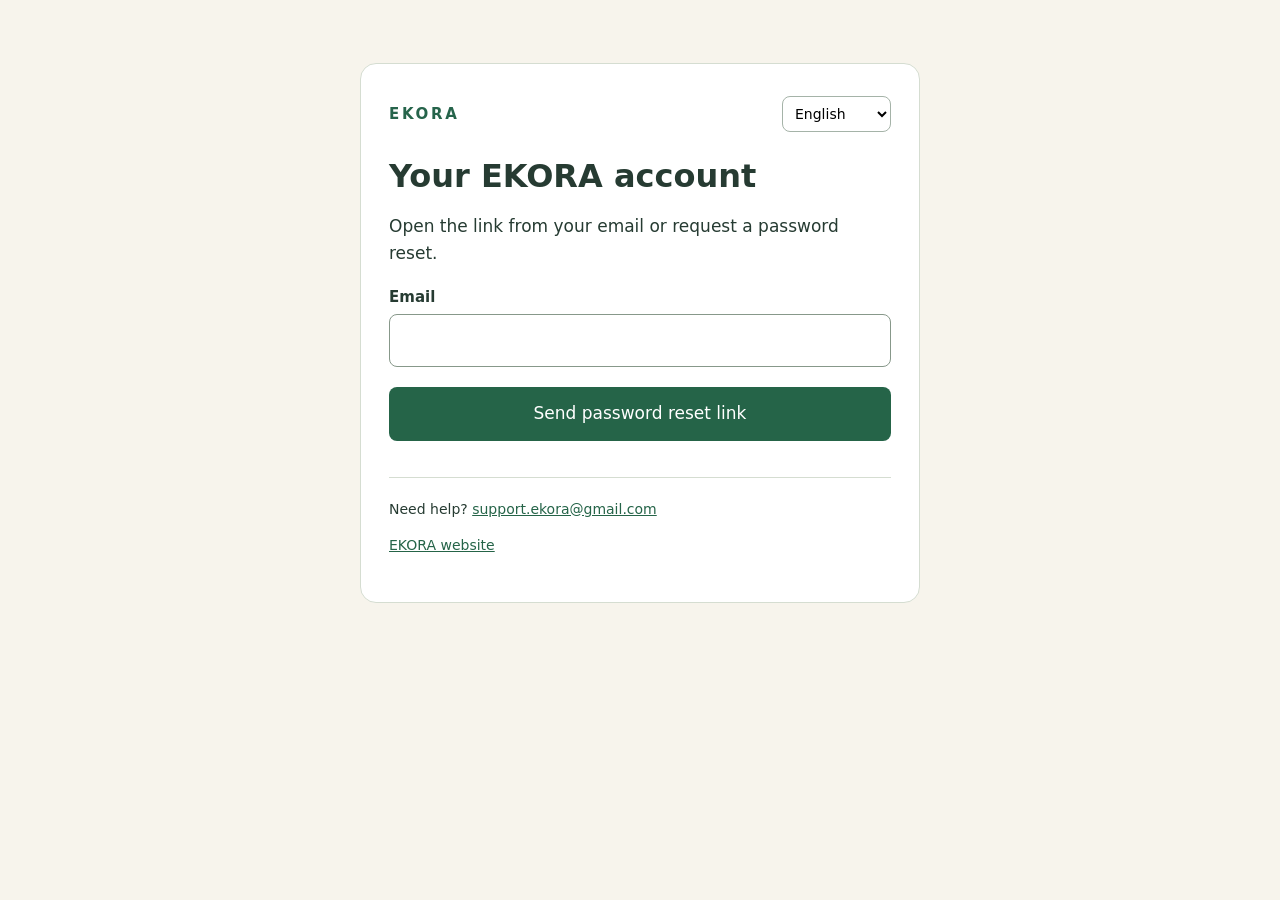
==== auth.html @ 53168396 "Add secure account confirmation and password recovery page" ====
<!doctype html>
<html lang="pt-BR"><head><meta charset="utf-8"><meta name="viewport" content="width=device-width,initial-scale=1"><meta name="referrer" content="no-referrer"><meta name="robots" content="noindex,nofollow"><meta http-equiv="Content-Security-Policy" content="default-src 'none'; script-src 'sha256-e61jkSpVNWG2jnojZmyOdwhjh12vlT4Vy2mBiMv9rW8='; style-src 'sha256-+17H9RCb/lNZx8Wzm4cv/g5qfhTQ54wRZTNOqfQTckg='; connect-src https://fivybnnuibsrsmbqhweh.supabase.co https://jiorybmuehazaghjgwxs.supabase.co; img-src 'none'; base-uri 'none'; form-action 'none'; object-src 'none'"><title>EKORA · Conta</title>
<style>
*{box-sizing:border-box}body{margin:0;background:#f7f4ec;color:#263b32;font:17px/1.6 system-ui,-apple-system,"Segoe UI",sans-serif}main{max-width:560px;margin:7vh auto;padding:32px 28px;background:#fff;border:1px solid #d5ddd1;border-radius:16px}.brand{font-weight:850;letter-spacing:.18em;font-size:15px;color:#26644b}h1{line-height:1.15;font-size:32px;margin:26px 0 18px}p{margin:14px 0}label{display:block;font-size:15px;font-weight:650;margin:18px 0 5px}input,select,button{font:inherit;border-radius:8px;max-width:100%}input{width:100%;padding:12px;border:1px solid #87988a}button{background:#256448;color:white;border:0;padding:13px 18px;margin:20px 0 6px;width:100%;cursor:pointer;min-height:48px}button:disabled{opacity:.6;cursor:wait}select{border:1px solid #a5b3a8;background:white;padding:8px;font-size:14px}nav{display:flex;justify-content:space-between;align-items:center;gap:20px}a{color:#256448;overflow-wrap:anywhere}#status{border-left:3px solid #b58a38;padding-left:14px;white-space:pre-line}#status:empty{display:none}small{display:block;color:#59665d;font-size:14px}footer{border-top:1px solid #d5ddd1;margin-top:30px;padding-top:20px;font-size:14px}:focus-visible{outline:3px solid #b47719;outline-offset:3px}[hidden]{display:none!important}@media(max-width:600px){main{margin:20px 14px;padding:26px 22px}h1{font-size:29px}}@media(prefers-reduced-motion:no-preference){button{transition:background .15s}button:hover{background:#184c34}}
</style></head><body><main>
<nav aria-label="Idioma / Language / Idioma"><span class="brand">EKORA</span><select id="language" aria-label="Idioma / Language / Idioma"><option value="pt_BR">Português</option><option value="en_US">English</option><option value="es_419">Español</option></select></nav>
<h1 id="title">Sua conta EKORA</h1><p id="intro">Abra esta página pelo link recebido no e-mail.</p>
<p id="status" role="status" aria-live="polite"></p>
<button id="verify" type="button" hidden>Continuar</button>
<form id="request-form" hidden><label id="email-label" for="email">E-mail</label><input id="email" type="email" autocomplete="email" maxlength="254" required><button id="request" type="submit">Enviar link de recuperação</button></form>
<form id="password-form" hidden><label id="password-label" for="password">Nova senha</label><input id="password" type="password" autocomplete="new-password" minlength="10" maxlength="128" required><label id="repeat-label" for="repeat">Repita a nova senha</label><input id="repeat" type="password" autocomplete="new-password" minlength="10" maxlength="128" required><small id="password-hint">Use de 10 a 128 caracteres. Após a troca, entre novamente no jogo.</small><button id="save" type="submit">Salvar nova senha</button></form>
<p><a id="retry" href="auth.html" hidden>Solicitar outro link</a></p>
<footer><span id="support-label">Precisa de ajuda?</span> <a href="mailto:support.ekora@gmail.com">support.ekora@gmail.com</a><p><a id="home" href="index.html">Site do EKORA</a></p></footer>
<noscript>Ative o JavaScript para confirmar seu e-mail ou recuperar a conta. / Enable JavaScript to confirm your email or recover your account. / Activa JavaScript para confirmar tu correo o recuperar tu cuenta.</noscript>
</main><script>
(()=>{'use strict';
const projects={"bancada":{"url":"https://fivybnnuibsrsmbqhweh.supabase.co","anon_key":"eyJhbGciOiJIUzI1NiIsInR5cCI6IkpXVCJ9.eyJpc3MiOiJzdXBhYmFzZSIsInJlZiI6ImZpdnlibm51aWJzcnNtYnFod2VoIiwicm9sZSI6ImFub24iLCJpYXQiOjE3ODU3MzA0MzMsImV4cCI6MjEwMTMwNjQzM30.5QGio2ZJvKXqOD4LU08cIB5_cs-rSnmuVnucThooavc"},"producao":{"url":"https://jiorybmuehazaghjgwxs.supabase.co","anon_key":"eyJhbGciOiJIUzI1NiIsInR5cCI6IkpXVCJ9.eyJpc3MiOiJzdXBhYmFzZSIsInJlZiI6Imppb3J5Ym11ZWhhemFnaGpnd3hzIiwicm9sZSI6ImFub24iLCJpYXQiOjE3ODYxMDAyMTksImV4cCI6MjEwMTY3NjIxOX0.y_vkgvBFyg9hOi4sX6LUlUTiXnkYi4Wq0EFfYJ5eTHI"}};
const texts={
pt_BR:{title:'Sua conta EKORA',idle:'Abra o link recebido por e-mail ou solicite a recuperação da sua senha.',confirm:'Confirme seu e-mail para proteger o acesso à sua conta.',recovery:'Continue para escolher uma nova senha.',invalid:'Este link é inválido ou está incompleto. Solicite um novo link.',expired:'Este link expirou ou já foi usado. Solicite um novo link.',network:'Não foi possível completar a conexão. Confira sua internet e tente novamente. Se o link já tiver sido usado, solicite outro.',busy:'Aguarde…',verify:'Continuar',email:'E-mail',request:'Enviar link de recuperação',sent:'Se houver uma conta com esse e-mail, enviaremos as instruções de recuperação. Confira também a pasta de spam.',confirmed:'E-mail confirmado. Volte ao EKORA e entre na sua conta.',pending:'Confirmação recebida. Se a troca exigir aprovação nos dois e-mails, confirme também a outra mensagem.',password:'Nova senha',repeat:'Repita a nova senha',hint:'Use de 10 a 128 caracteres. Após a troca, entre novamente no jogo. As outras sessões serão encerradas.',save:'Salvar nova senha',mismatch:'As senhas precisam ser iguais.',weak:'Escolha outra senha entre 10 e 128 caracteres. Evite senhas comuns e combine letras, números e símbolos.',changed:'Senha alterada. Volte ao EKORA e entre com a nova senha.',logoutWarning:'Senha alterada. Não foi possível confirmar o encerramento de todas as sessões. Se não reconhece algum acesso, contate o suporte.',retry:'Solicitar outro link',support:'Precisa de ajuda?',home:'Site do EKORA',rate:'Muitas tentativas. Aguarde alguns minutos antes de tentar novamente.',failure:'Não foi possível concluir agora. Tente novamente mais tarde.',bench:'Ambiente de testes do EKORA.'},
en_US:{title:'Your EKORA account',idle:'Open the link from your email or request a password reset.',confirm:'Confirm your email to protect access to your account.',recovery:'Continue to choose a new password.',invalid:'This link is invalid or incomplete. Request a new link.',expired:'This link has expired or has already been used. Request a new link.',network:'The connection could not be completed. Check your internet and try again. If the link was already used, request another one.',busy:'Please wait…',verify:'Continue',email:'Email',request:'Send password reset link',sent:'If an account exists with this email, we will send recovery instructions. Also check your spam folder.',confirmed:'Email confirmed. Return to EKORA and sign in to your account.',pending:'Confirmation received. If changing your email requires approval at both addresses, confirm the other message too.',password:'New password',repeat:'Repeat new password',hint:'Use 10 to 128 characters. After changing it, sign in again in the game. Other sessions will be signed out.',save:'Save new password',mismatch:'The passwords must match.',weak:'Choose another password between 10 and 128 characters. Avoid common passwords and combine letters, numbers and symbols.',changed:'Password changed. Return to EKORA and sign in with your new password.',logoutWarning:'Password changed. We could not confirm that all sessions were signed out. Contact support if you do not recognize any access.',retry:'Request another link',support:'Need help?',home:'EKORA website',rate:'Too many attempts. Wait a few minutes before trying again.',failure:'We could not complete this now. Try again later.',bench:'EKORA test environment.'},
es_419:{title:'Tu cuenta de EKORA',idle:'Abre el enlace de tu correo o solicita recuperar tu contraseña.',confirm:'Confirma tu correo para proteger el acceso a tu cuenta.',recovery:'Continúa para elegir una nueva contraseña.',invalid:'Este enlace no es válido o está incompleto. Solicita uno nuevo.',expired:'Este enlace venció o ya se usó. Solicita uno nuevo.',network:'No se pudo completar la conexión. Revisa tu internet e inténtalo de nuevo. Si el enlace ya se usó, solicita otro.',busy:'Espera…',verify:'Continuar',email:'Correo electrónico',request:'Enviar enlace de recuperación',sent:'Si existe una cuenta con este correo, enviaremos las instrucciones de recuperación. Revisa también la carpeta de spam.',confirmed:'Correo confirmado. Vuelve a EKORA e inicia sesión en tu cuenta.',pending:'Confirmación recibida. Si el cambio requiere aprobación en ambos correos, confirma también el otro mensaje.',password:'Nueva contraseña',repeat:'Repite la nueva contraseña',hint:'Usa entre 10 y 128 caracteres. Después del cambio, inicia sesión otra vez en el juego. Las otras sesiones se cerrarán.',save:'Guardar nueva contraseña',mismatch:'Las contraseñas deben coincidir.',weak:'Elige otra contraseña de entre 10 y 128 caracteres. Evita contraseñas comunes y combina letras, números y símbolos.',changed:'Contraseña cambiada. Vuelve a EKORA e inicia sesión con la nueva contraseña.',logoutWarning:'Contraseña cambiada. No pudimos confirmar el cierre de todas las sesiones. Si no reconoces algún acceso, contacta al soporte.',retry:'Solicitar otro enlace',support:'¿Necesitas ayuda?',home:'Sitio de EKORA',rate:'Demasiados intentos. Espera unos minutos antes de volver a intentarlo.',failure:'No se pudo completar ahora. Inténtalo más tarde.',bench:'Entorno de pruebas de EKORA.'}};
const $=id=>document.getElementById(id);
const params=new URLSearchParams(location.hash.slice(1));
const query=new URLSearchParams(location.search);
const environment=params.get('env')||query.get('env')||'producao';
const project=Object.hasOwn(projects,environment)?projects[environment]:null;
let token=params.get('token_hash')||'';
const kind=params.get('type')||'';
const hadFragment=location.hash.length>1;
// Tokens nunca ficam no histórico, no armazenamento local ou em links de saída.
try{history.replaceState(null,'',location.pathname+(project?'?env='+environment:''))}catch{token=''}
let lang=query.get('lang');
if(!Object.hasOwn(texts,lang))lang=navigator.language.startsWith('en')?'en_US':navigator.language.startsWith('es')?'es_419':'pt_BR';
let state='idle',statusKey='',session=null,busy=false;
const controllers=new Set();
function render(){const t=texts[lang];document.documentElement.lang={pt_BR:'pt-BR',en_US:'en-US',es_419:'es-419'}[lang];document.title='EKORA · '+t.title;$('language').value=lang;$('title').textContent=t.title;$('intro').textContent=state==='done'?'':(environment==='bancada'?t.bench+' ':'')+t[state==='verify'?(kind==='recovery'?'recovery':'confirm'):'idle'];$('status').textContent=busy?t.busy:(statusKey?t[statusKey]:'');for(const [id,k] of Object.entries({verify:'verify','email-label':'email',request:'request','password-label':'password','repeat-label':'repeat','password-hint':'hint',save:'save',retry:'retry','support-label':'support',home:'home'}))$(id).textContent=t[k];$('verify').hidden=state!=='verify';$('request-form').hidden=state!=='idle';$('password-form').hidden=state!=='password';$('retry').hidden=!project||!['invalid','expired','network'].includes(statusKey);$('retry').href='auth.html?env='+environment+'&lang='+lang;for(const el of document.querySelectorAll('button,input'))el.disabled=busy;}
async function api(path,body,bearer,method='POST'){const controller=new AbortController();controllers.add(controller);const timeout=setTimeout(()=>controller.abort(),12000);try{const r=await fetch(project.url+'/auth/v1/'+path,{method,headers:{'Content-Type':'application/json',apikey:project.anon_key,...(bearer?{Authorization:'Bearer '+bearer}:{})},body:body===null?undefined:JSON.stringify(body),signal:controller.signal,credentials:'omit',referrerPolicy:'no-referrer',cache:'no-store',redirect:'error'});const text=await r.text();let data={};try{data=text?JSON.parse(text):{}}catch{throw new Error('network')}if(!r.ok){const error=new Error(r.status===429?'rate':r.status>=500?'failure':path==='verify'?'expired':r.status===401?'expired':path==='user'?'weak':'failure');throw error}return data}finally{clearTimeout(timeout);controllers.delete(controller)}}
async function task(fn){if(busy)return;busy=true;statusKey='';render();try{await fn()}catch(e){statusKey=Object.hasOwn(texts[lang],e.message)?e.message:'network'}finally{busy=false;render()}}
$('language').addEventListener('change',e=>{lang=e.target.value;render()});
$('verify').addEventListener('click',()=>task(async()=>{const data=await api('verify',{token_hash:token,type:kind});if(kind==='recovery'){if(!data.access_token||!data.user?.id)throw new Error('invalid');session={access:data.access_token,userId:data.user.id};token='';state='password'}else{if(!data.user?.id&&!(typeof data.msg==='string'&&data.msg.length>0))throw new Error('invalid');token='';state='done';statusKey=data.user?.id?'confirmed':'pending';if(data.access_token){try{await api('logout?scope=local',null,data.access_token)}catch{}}}}));
$('request-form').addEventListener('submit',e=>{e.preventDefault();if(!project)return;task(async()=>{await api('recover?redirect_to='+encodeURIComponent('https://ekoragame.online/auth.html?env='+environment+'&lang='+lang),{email:$('email').value.trim()});statusKey='sent';$('email').value=''})});
$('password-form').addEventListener('submit',e=>{e.preventDefault();if(!session||busy)return;if($('password').value!==$('repeat').value){statusKey='mismatch';render();return}if($('password').value.length<10||$('password').value.length>128){statusKey='weak';render();return}task(async()=>{const data=await api('user',{password:$('password').value},session.access,'PUT');if(data.id!==session.userId)throw new Error('invalid');$('password').value='';$('repeat').value='';state='done';statusKey='changed';try{await api('logout?scope=global',null,session.access)}catch{statusKey='logoutWarning'}finally{session=null}})});
if(!project||hadFragment&&(!/^[a-fA-F0-9]{32,128}$/.test(token)||!['email','signup','recovery','email_change'].includes(kind)||params.getAll('token_hash').length!==1||params.getAll('type').length!==1||params.getAll('env').length>1)){state='invalid';statusKey='invalid';token=''}else if(hadFragment)state='verify';
addEventListener('pagehide',()=>{for(const controller of controllers)controller.abort();token='';session=null;$('password').value='';$('repeat').value='';});
addEventListener('pageshow',e=>{if(e.persisted){state='invalid';statusKey='expired';render()}});
render();
})();
</script></body></html>
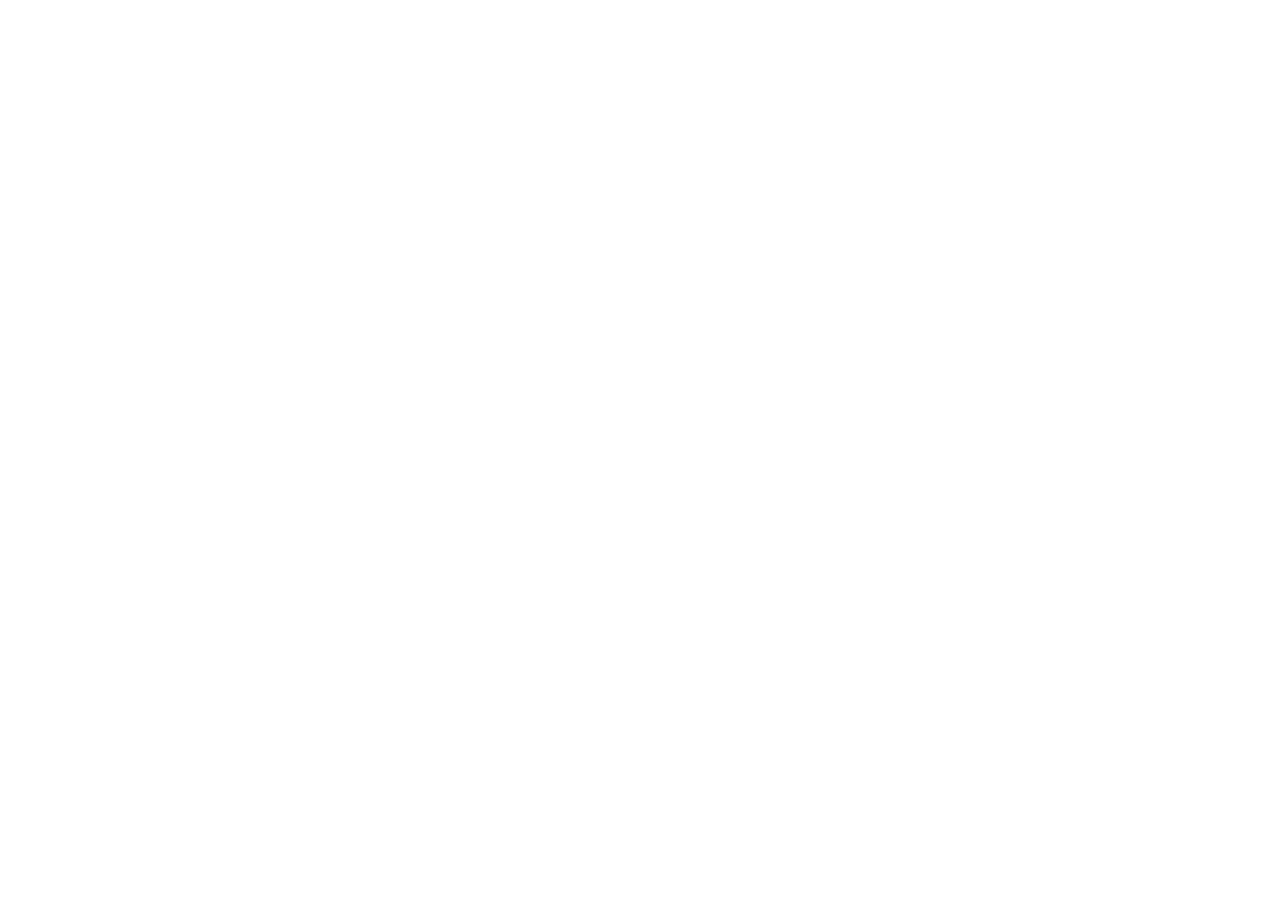
==== commit b0e3dbe4: "Encaminha contas para hospedagem independente" ====
--- a/auth.html
+++ b/auth.html
@@ -1,48 +1,16 @@
-<!doctype html>
-<html lang="pt-BR"><head><meta charset="utf-8"><meta name="viewport" content="width=device-width,initial-scale=1"><meta name="referrer" content="no-referrer"><meta name="robots" content="noindex,nofollow"><meta http-equiv="Content-Security-Policy" content="default-src 'none'; script-src 'sha256-e61jkSpVNWG2jnojZmyOdwhjh12vlT4Vy2mBiMv9rW8='; style-src 'sha256-+17H9RCb/lNZx8Wzm4cv/g5qfhTQ54wRZTNOqfQTckg='; connect-src https://fivybnnuibsrsmbqhweh.supabase.co https://jiorybmuehazaghjgwxs.supabase.co; img-src 'none'; base-uri 'none'; form-action 'none'; object-src 'none'"><title>EKORA · Conta</title>
-<style>
-*{box-sizing:border-box}body{margin:0;background:#f7f4ec;color:#263b32;font:17px/1.6 system-ui,-apple-system,"Segoe UI",sans-serif}main{max-width:560px;margin:7vh auto;padding:32px 28px;background:#fff;border:1px solid #d5ddd1;border-radius:16px}.brand{font-weight:850;letter-spacing:.18em;font-size:15px;color:#26644b}h1{line-height:1.15;font-size:32px;margin:26px 0 18px}p{margin:14px 0}label{display:block;font-size:15px;font-weight:650;margin:18px 0 5px}input,select,button{font:inherit;border-radius:8px;max-width:100%}input{width:100%;padding:12px;border:1px solid #87988a}button{background:#256448;color:white;border:0;padding:13px 18px;margin:20px 0 6px;width:100%;cursor:pointer;min-height:48px}button:disabled{opacity:.6;cursor:wait}select{border:1px solid #a5b3a8;background:white;padding:8px;font-size:14px}nav{display:flex;justify-content:space-between;align-items:center;gap:20px}a{color:#256448;overflow-wrap:anywhere}#status{border-left:3px solid #b58a38;padding-left:14px;white-space:pre-line}#status:empty{display:none}small{display:block;color:#59665d;font-size:14px}footer{border-top:1px solid #d5ddd1;margin-top:30px;padding-top:20px;font-size:14px}:focus-visible{outline:3px solid #b47719;outline-offset:3px}[hidden]{display:none!important}@media(max-width:600px){main{margin:20px 14px;padding:26px 22px}h1{font-size:29px}}@media(prefers-reduced-motion:no-preference){button{transition:background .15s}button:hover{background:#184c34}}
-</style></head><body><main>
-<nav aria-label="Idioma / Language / Idioma"><span class="brand">EKORA</span><select id="language" aria-label="Idioma / Language / Idioma"><option value="pt_BR">Português</option><option value="en_US">English</option><option value="es_419">Español</option></select></nav>
-<h1 id="title">Sua conta EKORA</h1><p id="intro">Abra esta página pelo link recebido no e-mail.</p>
-<p id="status" role="status" aria-live="polite"></p>
-<button id="verify" type="button" hidden>Continuar</button>
-<form id="request-form" hidden><label id="email-label" for="email">E-mail</label><input id="email" type="email" autocomplete="email" maxlength="254" required><button id="request" type="submit">Enviar link de recuperação</button></form>
-<form id="password-form" hidden><label id="password-label" for="password">Nova senha</label><input id="password" type="password" autocomplete="new-password" minlength="10" maxlength="128" required><label id="repeat-label" for="repeat">Repita a nova senha</label><input id="repeat" type="password" autocomplete="new-password" minlength="10" maxlength="128" required><small id="password-hint">Use de 10 a 128 caracteres. Após a troca, entre novamente no jogo.</small><button id="save" type="submit">Salvar nova senha</button></form>
-<p><a id="retry" href="auth.html" hidden>Solicitar outro link</a></p>
-<footer><span id="support-label">Precisa de ajuda?</span> <a href="mailto:support.ekora@gmail.com">support.ekora@gmail.com</a><p><a id="home" href="index.html">Site do EKORA</a></p></footer>
-<noscript>Ative o JavaScript para confirmar seu e-mail ou recuperar a conta. / Enable JavaScript to confirm your email or recover your account. / Activa JavaScript para confirmar tu correo o recuperar tu cuenta.</noscript>
-</main><script>
-(()=>{'use strict';
-const projects={"bancada":{"url":"https://fivybnnuibsrsmbqhweh.supabase.co","anon_key":"eyJhbGciOiJIUzI1NiIsInR5cCI6IkpXVCJ9.eyJpc3MiOiJzdXBhYmFzZSIsInJlZiI6ImZpdnlibm51aWJzcnNtYnFod2VoIiwicm9sZSI6ImFub24iLCJpYXQiOjE3ODU3MzA0MzMsImV4cCI6MjEwMTMwNjQzM30.5QGio2ZJvKXqOD4LU08cIB5_cs-rSnmuVnucThooavc"},"producao":{"url":"https://jiorybmuehazaghjgwxs.supabase.co","anon_key":"eyJhbGciOiJIUzI1NiIsInR5cCI6IkpXVCJ9.eyJpc3MiOiJzdXBhYmFzZSIsInJlZiI6Imppb3J5Ym11ZWhhemFnaGpnd3hzIiwicm9sZSI6ImFub24iLCJpYXQiOjE3ODYxMDAyMTksImV4cCI6MjEwMTY3NjIxOX0.y_vkgvBFyg9hOi4sX6LUlUTiXnkYi4Wq0EFfYJ5eTHI"}};
-const texts={
-pt_BR:{title:'Sua conta EKORA',idle:'Abra o link recebido por e-mail ou solicite a recuperação da sua senha.',confirm:'Confirme seu e-mail para proteger o acesso à sua conta.',recovery:'Continue para escolher uma nova senha.',invalid:'Este link é inválido ou está incompleto. Solicite um novo link.',expired:'Este link expirou ou já foi usado. Solicite um novo link.',network:'Não foi possível completar a conexão. Confira sua internet e tente novamente. Se o link já tiver sido usado, solicite outro.',busy:'Aguarde…',verify:'Continuar',email:'E-mail',request:'Enviar link de recuperação',sent:'Se houver uma conta com esse e-mail, enviaremos as instruções de recuperação. Confira também a pasta de spam.',confirmed:'E-mail confirmado. Volte ao EKORA e entre na sua conta.',pending:'Confirmação recebida. Se a troca exigir aprovação nos dois e-mails, confirme também a outra mensagem.',password:'Nova senha',repeat:'Repita a nova senha',hint:'Use de 10 a 128 caracteres. Após a troca, entre novamente no jogo. As outras sessões serão encerradas.',save:'Salvar nova senha',mismatch:'As senhas precisam ser iguais.',weak:'Escolha outra senha entre 10 e 128 caracteres. Evite senhas comuns e combine letras, números e símbolos.',changed:'Senha alterada. Volte ao EKORA e entre com a nova senha.',logoutWarning:'Senha alterada. Não foi possível confirmar o encerramento de todas as sessões. Se não reconhece algum acesso, contate o suporte.',retry:'Solicitar outro link',support:'Precisa de ajuda?',home:'Site do EKORA',rate:'Muitas tentativas. Aguarde alguns minutos antes de tentar novamente.',failure:'Não foi possível concluir agora. Tente novamente mais tarde.',bench:'Ambiente de testes do EKORA.'},
-en_US:{title:'Your EKORA account',idle:'Open the link from your email or request a password reset.',confirm:'Confirm your email to protect access to your account.',recovery:'Continue to choose a new password.',invalid:'This link is invalid or incomplete. Request a new link.',expired:'This link has expired or has already been used. Request a new link.',network:'The connection could not be completed. Check your internet and try again. If the link was already used, request another one.',busy:'Please wait…',verify:'Continue',email:'Email',request:'Send password reset link',sent:'If an account exists with this email, we will send recovery instructions. Also check your spam folder.',confirmed:'Email confirmed. Return to EKORA and sign in to your account.',pending:'Confirmation received. If changing your email requires approval at both addresses, confirm the other message too.',password:'New password',repeat:'Repeat new password',hint:'Use 10 to 128 characters. After changing it, sign in again in the game. Other sessions will be signed out.',save:'Save new password',mismatch:'The passwords must match.',weak:'Choose another password between 10 and 128 characters. Avoid common passwords and combine letters, numbers and symbols.',changed:'Password changed. Return to EKORA and sign in with your new password.',logoutWarning:'Password changed. We could not confirm that all sessions were signed out. Contact support if you do not recognize any access.',retry:'Request another link',support:'Need help?',home:'EKORA website',rate:'Too many attempts. Wait a few minutes before trying again.',failure:'We could not complete this now. Try again later.',bench:'EKORA test environment.'},
-es_419:{title:'Tu cuenta de EKORA',idle:'Abre el enlace de tu correo o solicita recuperar tu contraseña.',confirm:'Confirma tu correo para proteger el acceso a tu cuenta.',recovery:'Continúa para elegir una nueva contraseña.',invalid:'Este enlace no es válido o está incompleto. Solicita uno nuevo.',expired:'Este enlace venció o ya se usó. Solicita uno nuevo.',network:'No se pudo completar la conexión. Revisa tu internet e inténtalo de nuevo. Si el enlace ya se usó, solicita otro.',busy:'Espera…',verify:'Continuar',email:'Correo electrónico',request:'Enviar enlace de recuperación',sent:'Si existe una cuenta con este correo, enviaremos las instrucciones de recuperación. Revisa también la carpeta de spam.',confirmed:'Correo confirmado. Vuelve a EKORA e inicia sesión en tu cuenta.',pending:'Confirmación recibida. Si el cambio requiere aprobación en ambos correos, confirma también el otro mensaje.',password:'Nueva contraseña',repeat:'Repite la nueva contraseña',hint:'Usa entre 10 y 128 caracteres. Después del cambio, inicia sesión otra vez en el juego. Las otras sesiones se cerrarán.',save:'Guardar nueva contraseña',mismatch:'Las contraseñas deben coincidir.',weak:'Elige otra contraseña de entre 10 y 128 caracteres. Evita contraseñas comunes y combina letras, números y símbolos.',changed:'Contraseña cambiada. Vuelve a EKORA e inicia sesión con la nueva contraseña.',logoutWarning:'Contraseña cambiada. No pudimos confirmar el cierre de todas las sesiones. Si no reconoces algún acceso, contacta al soporte.',retry:'Solicitar otro enlace',support:'¿Necesitas ayuda?',home:'Sitio de EKORA',rate:'Demasiados intentos. Espera unos minutos antes de volver a intentarlo.',failure:'No se pudo completar ahora. Inténtalo más tarde.',bench:'Entorno de pruebas de EKORA.'}};
-const $=id=>document.getElementById(id);
-const params=new URLSearchParams(location.hash.slice(1));
+<!doctype html><html lang="pt-BR"><head><meta charset="utf-8"><meta name="viewport" content="width=device-width,initial-scale=1"><meta name="referrer" content="no-referrer"><meta name="robots" content="noindex,nofollow"><meta http-equiv="Content-Security-Policy" content="default-src 'none'; script-src 'sha256-KmO2si0nJJHtNbS6K78w/ll5FqGq01HDhB4qZ+5DPcs='; base-uri 'none'; form-action 'none'; connect-src 'none'"><title>EKORA · Conta / Account / Cuenta</title></head><body><p>A página de conta mudou. / The account page has moved. / La página de cuenta cambió.</p><a href="https://contas.ekoragame.online/" rel="noreferrer noopener">Continuar · Continue · Continuar</a><script>(()=>{'use strict';
+const destination=new URL("https://contas.ekoragame.online/");
+const fragment=new URLSearchParams(location.hash.slice(1));
 const query=new URLSearchParams(location.search);
-const environment=params.get('env')||query.get('env')||'producao';
-const project=Object.hasOwn(projects,environment)?projects[environment]:null;
-let token=params.get('token_hash')||'';
-const kind=params.get('type')||'';
-const hadFragment=location.hash.length>1;
-// Tokens nunca ficam no histórico, no armazenamento local ou em links de saída.
-try{history.replaceState(null,'',location.pathname+(project?'?env='+environment:''))}catch{token=''}
-let lang=query.get('lang');
-if(!Object.hasOwn(texts,lang))lang=navigator.language.startsWith('en')?'en_US':navigator.language.startsWith('es')?'es_419':'pt_BR';
-let state='idle',statusKey='',session=null,busy=false;
-const controllers=new Set();
-function render(){const t=texts[lang];document.documentElement.lang={pt_BR:'pt-BR',en_US:'en-US',es_419:'es-419'}[lang];document.title='EKORA · '+t.title;$('language').value=lang;$('title').textContent=t.title;$('intro').textContent=state==='done'?'':(environment==='bancada'?t.bench+' ':'')+t[state==='verify'?(kind==='recovery'?'recovery':'confirm'):'idle'];$('status').textContent=busy?t.busy:(statusKey?t[statusKey]:'');for(const [id,k] of Object.entries({verify:'verify','email-label':'email',request:'request','password-label':'password','repeat-label':'repeat','password-hint':'hint',save:'save',retry:'retry','support-label':'support',home:'home'}))$(id).textContent=t[k];$('verify').hidden=state!=='verify';$('request-form').hidden=state!=='idle';$('password-form').hidden=state!=='password';$('retry').hidden=!project||!['invalid','expired','network'].includes(statusKey);$('retry').href='auth.html?env='+environment+'&lang='+lang;for(const el of document.querySelectorAll('button,input'))el.disabled=busy;}
-async function api(path,body,bearer,method='POST'){const controller=new AbortController();controllers.add(controller);const timeout=setTimeout(()=>controller.abort(),12000);try{const r=await fetch(project.url+'/auth/v1/'+path,{method,headers:{'Content-Type':'application/json',apikey:project.anon_key,...(bearer?{Authorization:'Bearer '+bearer}:{})},body:body===null?undefined:JSON.stringify(body),signal:controller.signal,credentials:'omit',referrerPolicy:'no-referrer',cache:'no-store',redirect:'error'});const text=await r.text();let data={};try{data=text?JSON.parse(text):{}}catch{throw new Error('network')}if(!r.ok){const error=new Error(r.status===429?'rate':r.status>=500?'failure':path==='verify'?'expired':r.status===401?'expired':path==='user'?'weak':'failure');throw error}return data}finally{clearTimeout(timeout);controllers.delete(controller)}}
-async function task(fn){if(busy)return;busy=true;statusKey='';render();try{await fn()}catch(e){statusKey=Object.hasOwn(texts[lang],e.message)?e.message:'network'}finally{busy=false;render()}}
-$('language').addEventListener('change',e=>{lang=e.target.value;render()});
-$('verify').addEventListener('click',()=>task(async()=>{const data=await api('verify',{token_hash:token,type:kind});if(kind==='recovery'){if(!data.access_token||!data.user?.id)throw new Error('invalid');session={access:data.access_token,userId:data.user.id};token='';state='password'}else{if(!data.user?.id&&!(typeof data.msg==='string'&&data.msg.length>0))throw new Error('invalid');token='';state='done';statusKey=data.user?.id?'confirmed':'pending';if(data.access_token){try{await api('logout?scope=local',null,data.access_token)}catch{}}}}));
-$('request-form').addEventListener('submit',e=>{e.preventDefault();if(!project)return;task(async()=>{await api('recover?redirect_to='+encodeURIComponent('https://ekoragame.online/auth.html?env='+environment+'&lang='+lang),{email:$('email').value.trim()});statusKey='sent';$('email').value=''})});
-$('password-form').addEventListener('submit',e=>{e.preventDefault();if(!session||busy)return;if($('password').value!==$('repeat').value){statusKey='mismatch';render();return}if($('password').value.length<10||$('password').value.length>128){statusKey='weak';render();return}task(async()=>{const data=await api('user',{password:$('password').value},session.access,'PUT');if(data.id!==session.userId)throw new Error('invalid');$('password').value='';$('repeat').value='';state='done';statusKey='changed';try{await api('logout?scope=global',null,session.access)}catch{statusKey='logoutWarning'}finally{session=null}})});
-if(!project||hadFragment&&(!/^[a-fA-F0-9]{32,128}$/.test(token)||!['email','signup','recovery','email_change'].includes(kind)||params.getAll('token_hash').length!==1||params.getAll('type').length!==1||params.getAll('env').length>1)){state='invalid';statusKey='invalid';token=''}else if(hadFragment)state='verify';
-addEventListener('pagehide',()=>{for(const controller of controllers)controller.abort();token='';session=null;$('password').value='';$('repeat').value='';});
-addEventListener('pageshow',e=>{if(e.persisted){state='invalid';statusKey='expired';render()}});
-render();
-})();
-</script></body></html>
+const env=fragment.get('env')||query.get('env')||'producao';
+const lang=query.get('lang');
+if(['bancada','producao'].includes(env))destination.searchParams.set('env',env);
+if(['pt_BR','en_US','es_419'].includes(lang))destination.searchParams.set('lang',lang);
+const token=fragment.get('token_hash')||'';
+const kind=fragment.get('type');
+if(['bancada','producao'].includes(env)&&fragment.getAll('env').length<=1&&fragment.getAll('type').length===1&&fragment.getAll('token_hash').length===1&&/^[a-fA-F0-9]{32,128}$/.test(token)&&['email','signup','recovery','email_change'].includes(kind)){
+ destination.hash=new URLSearchParams({env,type:kind,token_hash:token}).toString();
+}
+history.replaceState(null,'',location.pathname);
+location.replace(destination.href);
+})();</script></body></html>
